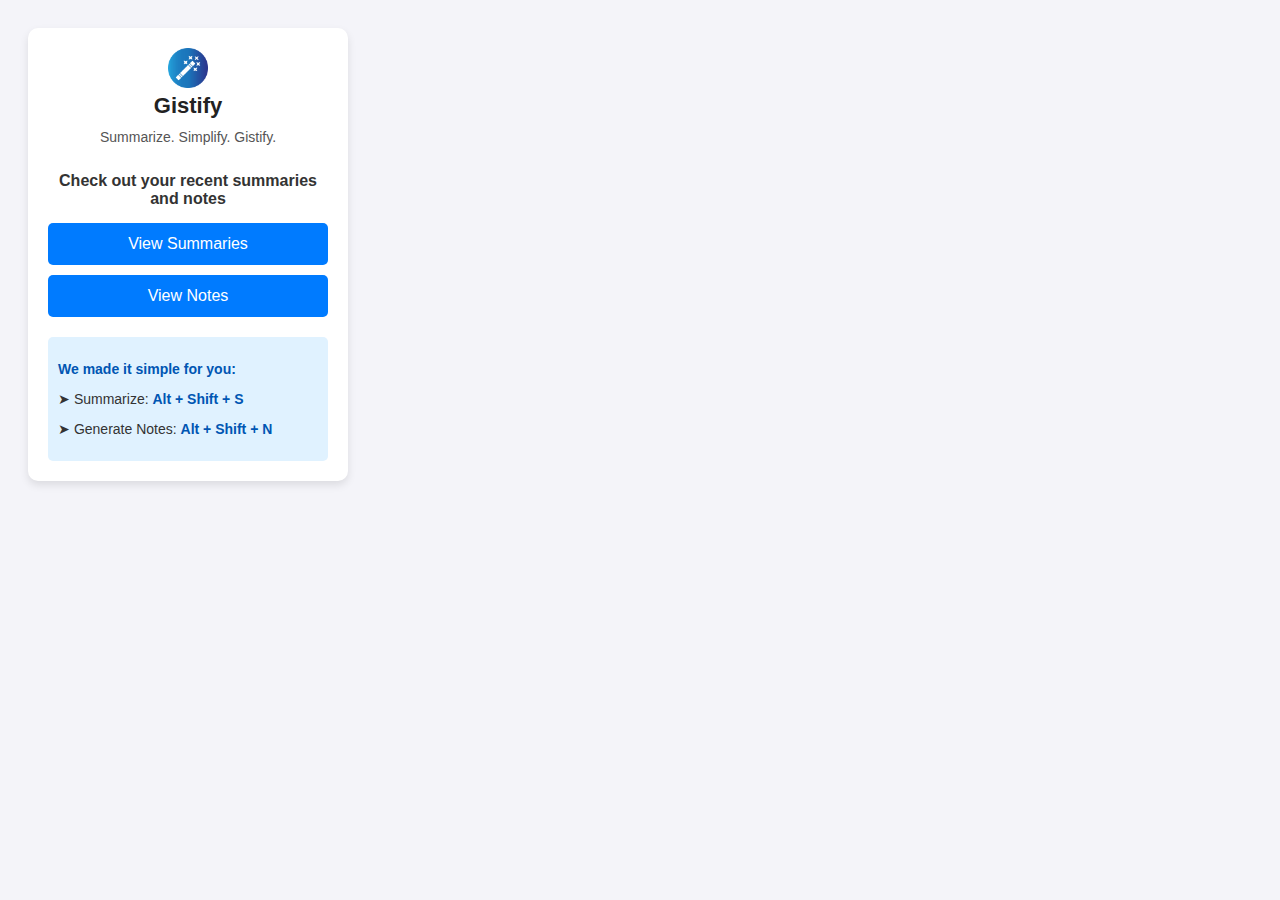
==== index.html @ 855e8d0d "initial commit" ====
<!DOCTYPE html>
<html lang="en">
<head>
    <meta charset="UTF-8">
    <meta name="viewport" content="width=device-width, initial-scale=1.0">
    <title>Gistify - Recent Summaries & Notes</title>
    <link rel="icon" type="image/png" href="icon.png">
    <style>
        body { 
            font-family: Arial, sans-serif; 
            text-align: center; 
            padding: 20px; 
            background-color: #f4f4f9; 
            color: #333;
            width: 320px; 
            height: auto;
        }
        .container {
            max-width: 350px;
            margin: auto;
            padding: 20px;
            background: white;
            border-radius: 10px;
            box-shadow: 0px 4px 8px rgba(0, 0, 0, 0.1);
        }
        .logo-container {
            display: flex;
            flex-direction: column;
            align-items: center;
            justify-content: center;
        }
        .logo-container img {
            width: 40px;
            height: 40px;
        }
        h1 {
            color: #222;
            font-size: 22px;
            margin: 5px 0;
        }
        .tagline {
            font-size: 14px;
            color: #555;
            margin-top: 5px;
        }
        h2 {
            font-size: 16px;
            margin-bottom: 15px;
        }
        button {
            display: block;
            width: 100%;
            padding: 12px;
            margin: 10px 0;
            border: none;
            background: #007bff;
            color: white;
            font-size: 16px;
            cursor: pointer;
            border-radius: 5px;
            transition: 0.3s;
        }
        button:hover {
            background: #0056b3;
        }
        .shortcut-info {
            margin-top: 20px;
            padding: 10px;
            background: #e0f2ff;
            border-radius: 5px;
            font-size: 14px;
            color: #333;
            text-align: left;
        }
        .shortcut-info strong {
            color: #0056b3;
        }
    </style>
</head>
<body>
    <div class="container">
        <div class="logo-container">
            <img src="icon.png" alt="Gistify Icon">
            <h1>Gistify</h1>
            <p class="tagline">Summarize. Simplify. Gistify.</p>
        </div>
        
        <h2>Check out your recent summaries and notes</h2>
        <button id="summariesBtn">View Summaries</button>
        <button id="notesBtn">View Notes</button>

        <div class="shortcut-info">
            <p><strong>We made it simple for you:</strong></p>
            <p>➤ Summarize: <strong>Alt + Shift + S</strong></p>
            <p>➤ Generate Notes: <strong>Alt + Shift + N</strong></p>
        </div>
    </div>

    <script src="index.js" defer></script> 
</body>
</html>
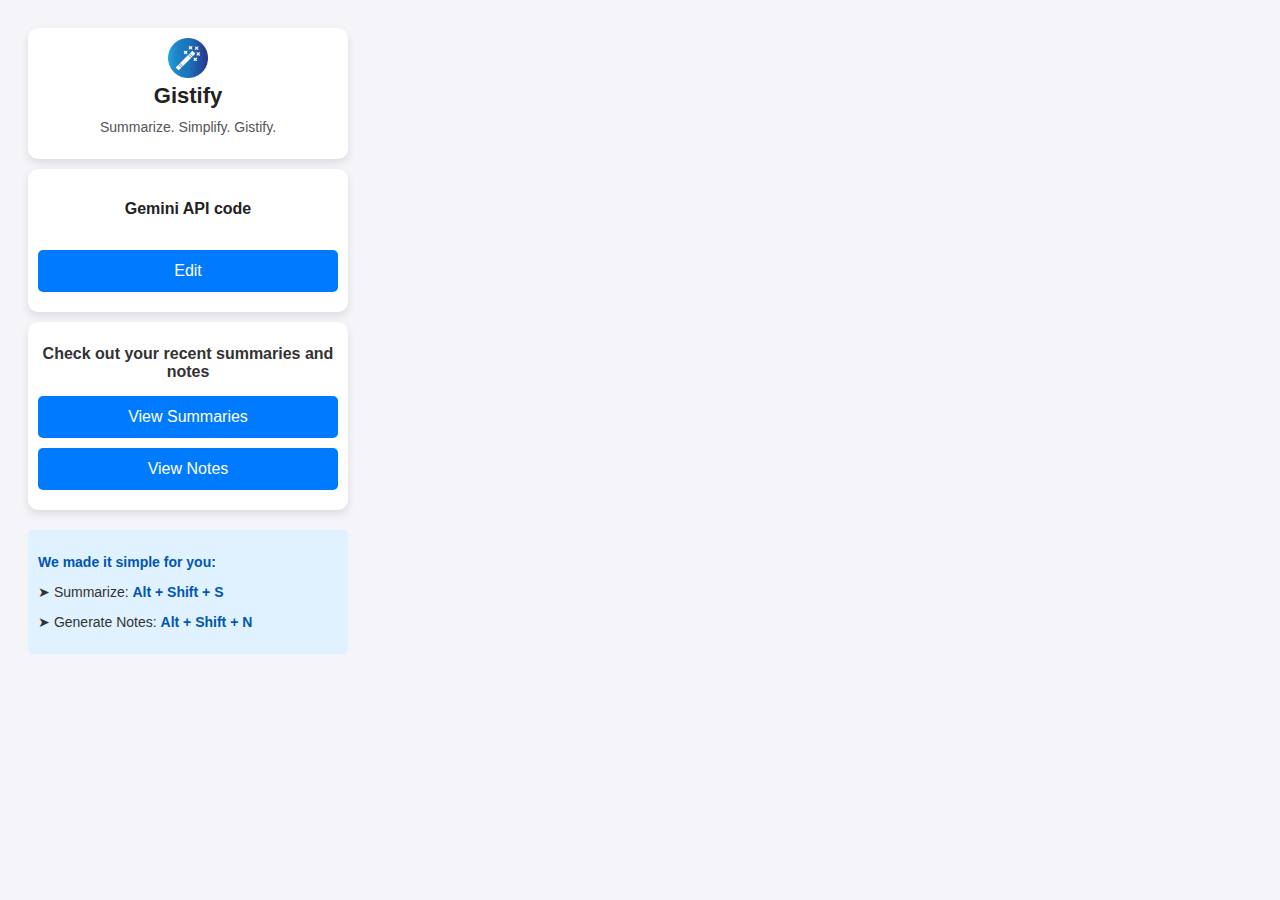
==== commit 1d4c721a: "Add API options." ====
--- a/index.html
+++ b/index.html
@@ -5,96 +5,37 @@
     <meta name="viewport" content="width=device-width, initial-scale=1.0">
     <title>Gistify - Recent Summaries & Notes</title>
     <link rel="icon" type="image/png" href="icon.png">
-    <style>
-        body { 
-            font-family: Arial, sans-serif; 
-            text-align: center; 
-            padding: 20px; 
-            background-color: #f4f4f9; 
-            color: #333;
-            width: 320px; 
-            height: auto;
-        }
-        .container {
-            max-width: 350px;
-            margin: auto;
-            padding: 20px;
-            background: white;
-            border-radius: 10px;
-            box-shadow: 0px 4px 8px rgba(0, 0, 0, 0.1);
-        }
-        .logo-container {
-            display: flex;
-            flex-direction: column;
-            align-items: center;
-            justify-content: center;
-        }
-        .logo-container img {
-            width: 40px;
-            height: 40px;
-        }
-        h1 {
-            color: #222;
-            font-size: 22px;
-            margin: 5px 0;
-        }
-        .tagline {
-            font-size: 14px;
-            color: #555;
-            margin-top: 5px;
-        }
-        h2 {
-            font-size: 16px;
-            margin-bottom: 15px;
-        }
-        button {
-            display: block;
-            width: 100%;
-            padding: 12px;
-            margin: 10px 0;
-            border: none;
-            background: #007bff;
-            color: white;
-            font-size: 16px;
-            cursor: pointer;
-            border-radius: 5px;
-            transition: 0.3s;
-        }
-        button:hover {
-            background: #0056b3;
-        }
-        .shortcut-info {
-            margin-top: 20px;
-            padding: 10px;
-            background: #e0f2ff;
-            border-radius: 5px;
-            font-size: 14px;
-            color: #333;
-            text-align: left;
-        }
-        .shortcut-info strong {
-            color: #0056b3;
-        }
-    </style>
+    <link rel="stylesheet" href="index.css">
+
 </head>
 <body>
-    <div class="container">
+    <div class="container1">
         <div class="logo-container">
             <img src="icon.png" alt="Gistify Icon">
             <h1>Gistify</h1>
             <p class="tagline">Summarize. Simplify. Gistify.</p>
         </div>
-        
+    </div>
+
+    <div class="container2">
+            <h4>Gemini API code</h4>
+            <button id="apiBtn"> Edit </button>
+            <input type="password" id="apikey" style="display: none;" placeholder="Enter your Gemini API Key">
+            <button id="confirmApi" style="display: none;"> Confirm </button>
+            <button id="cancel" style="display: none;"> Cancel</button>
+    </div>
+    
+    <div class="container3">
         <h2>Check out your recent summaries and notes</h2>
         <button id="summariesBtn">View Summaries</button>
         <button id="notesBtn">View Notes</button>
+    </div>
 
         <div class="shortcut-info">
             <p><strong>We made it simple for you:</strong></p>
             <p>➤ Summarize: <strong>Alt + Shift + S</strong></p>
             <p>➤ Generate Notes: <strong>Alt + Shift + N</strong></p>
         </div>
-    </div>
 
     <script src="index.js" defer></script> 
 </body>
--- a/index.css
+++ b/index.css
@@ -0,0 +1,132 @@
+body { 
+    font-family: Arial, sans-serif; 
+    text-align: center; 
+    padding: 20px; 
+    background-color: #f4f4f9; 
+    color: #333;
+    width: 320px; 
+    height: auto;
+}
+.container1 {
+    width: 300px;
+    margin: auto;
+    padding: 10px;
+    background: white;
+    border-radius: 10px;
+    box-shadow: 0px 4px 8px rgba(0, 0, 0, 0.1);
+    margin-bottom: 10px;
+}
+
+.container2 {
+    max-width: 300px;
+    margin: auto;
+    padding: 10px;
+    background: white;
+    border-radius: 10px;
+    box-shadow: 0px 4px 8px rgba(0, 0, 0, 0.1);
+    margin-bottom: 10px;
+    display: flex;
+    align-items: center;
+    flex-direction: column;
+}
+
+.container3 {
+    max-width: 400px;
+    margin: auto;
+    padding: 10px;
+    background: white;
+    border-radius: 10px;
+    box-shadow: 0px 4px 8px rgba(0, 0, 0, 0.1);
+}
+
+.container2 h4{
+    font-size: medium;
+    font-weight: 20px;
+    font-style: normal;
+    color: #222;
+}
+
+#apikey {
+    display: none; /* Initially hidden */
+    width: 250px;
+    padding: 10px;
+    margin-top: 10px;
+    border: 1px solid #ccc;
+    border-radius: 5px;
+    font-size: 16px;
+    outline: none;
+    transition: all 0.3s ease-in-out;
+}
+
+/* When the input is shown */
+#apikey.show {
+    display: block;
+    border-color: #007bff;
+    box-shadow: 0 0 5px rgba(0, 123, 255, 0.5);
+}
+
+/* Placeholder color */
+#apikey::placeholder {
+    color: #888;
+    font-style: italic;
+}
+
+/* Focus effect */
+#apikey:focus {
+    border-color: #0056b3;
+    box-shadow: 0 0 8px rgba(0, 86, 179, 0.7);
+}
+
+
+.logo-container {
+    display: flex;
+    flex-direction: column;
+    align-items: center;
+    justify-content: center;
+}
+.logo-container img {
+    width: 40px;
+    height: 40px;
+}
+h1 {
+    color: #222;
+    font-size: 22px;
+    margin: 5px 0;
+}
+.tagline {
+    font-size: 14px;
+    color: #555;
+    margin-top: 5px;
+}
+h2 {
+    font-size: 16px;
+    margin-bottom: 15px;
+}
+button {
+    display: block;
+    width: 100%;
+    padding: 12px;
+    margin: 10px 0;
+    border: none;
+    background: #007bff;
+    color: white;
+    font-size: 16px;
+    cursor: pointer;
+    border-radius: 5px;
+    transition: 0.3s;
+}
+button:hover {
+    background: #0056b3;
+}
+.shortcut-info {
+    margin-top: 20px;
+    padding: 10px;
+    background: #e0f2ff;
+    border-radius: 5px;
+    font-size: 14px;
+    color: #333;
+    text-align: left;
+}
+.shortcut-info strong {
+    color: #0056b3;
+}